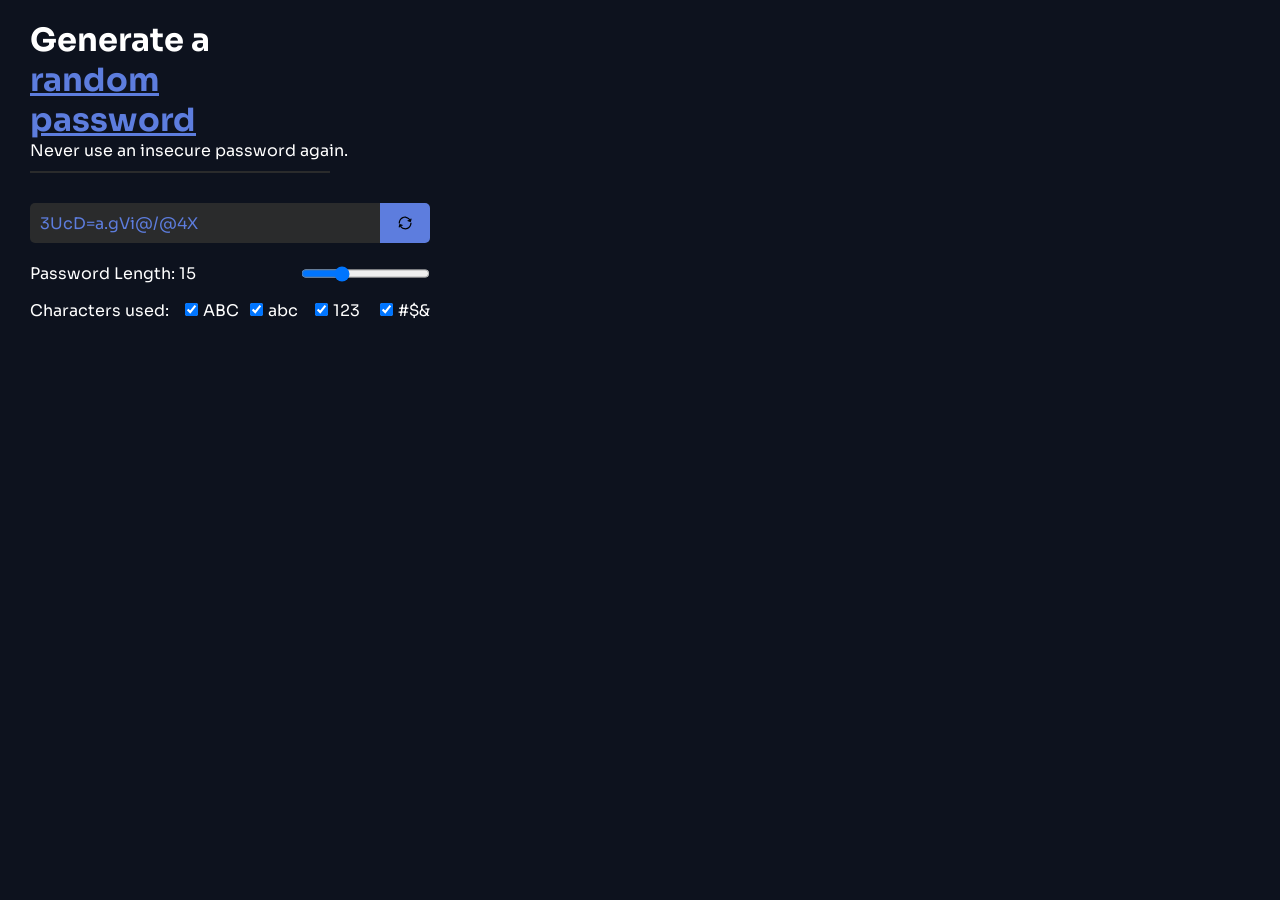
==== password-generator.html @ 12acbfe3 "Initialised new svgs" ====
<!DOCTYPE html>
<html lang="en">
  <head>
    <meta charset="UTF-8" />
    <meta name="viewport" content="width=device-width, initial-scale=1.0" />
    <title>Password Generator</title>
    <link rel="stylesheet" href="styles.css" />
    <link rel="preconnect" href="https://fonts.googleapis.com" />
    <link rel="preconnect" href="https://fonts.gstatic.com" crossorigin />
    <link
      href="https://fonts.googleapis.com/css2?family=Sora:wght@100..800&display=swap"
      rel="stylesheet"
    />
  </head>
  <body>
    <div class="password-generator">
      <div class="passwords-container">
        <h1 class="title">
          Generate a <span class="highlight-font">random password</span>
        </h1>
        <p>Never use an insecure password again.</p>
        <div class="bottom-line"></div>
        
        <div class="password-options">
          <p id="optionOne-el"></p>
          <button id="button-el">
            <img src="svg/reload.svg" alt="reload">
          </button>
        </div>
        
        <div class="passwordlength-container">
          <label for="length" id="password-length">Password Length: 15</label>
          <input type="range" class="range" id="range-input" name="length" min="8" max="32" value="15">
        </div>
        
        <div class="passwordcustomisation-container">
          <div>
            <p>Characters used: </p>
          </div>
          <div>
            <input type="checkbox" id="uppercase-el" checked><label for="uppercase-el" value="uppercase-customisation">ABC</label>
          </div>
          <div>
            <input type="checkbox" id="lowercase-el" checked><label for="lowercase-el" value="lowercase">abc</label>
          </div>
          <div>
            <input type="checkbox" id="numbers-el" checked><label for="numbers-el" value="numbers">123</label>
          </div>
          <div>
            <input type="checkbox" id="symbols-el" checked><label for="symbols-el" value="symbols">#$&</label>
          </div>
        </div>
  </body>
  <script src="index.js" type="module"></script>
</html>
---- styles.css ----
*,
*::before,
*::after {
  box-sizing: border-box;
  margin: 0;
  padding: 0;
}

body {
  margin: 0;
  font-family: "Sora", serif;
  background-color: #0d121e;
  color: white;
}

.passwords-container {
  display: flex;
  flex-direction: column;
  justify-content: center;
  align-items: start;
  padding: 20px 30px;
}

.title {
  width: 300px;
}

.highlight-font {
  color: #5d7dde;
  text-decoration: underline;
}

img {
  width: 20px;
  height: 20px;
  padding: 0px;
}

.password-options {
  display: flex;
  align-items: center;
  margin: 20px 0px;
}

#button-el {
  display: flex;
  align-items: center;
  justify-content: center;

  height: 40px;
  margin: 0;
  padding: 0 15px;
  font-family: "Sora", serif;
  background: #5d7dde;
  border: none;
  border-radius: 0 5px 5px 0;
  cursor: pointer;
}

#optionOne-el {
  width: 350px;
  height: 40px;
  margin: 0;
  padding: 10px;
  color: #5d7dde;
  background: rgb(42, 43, 44);
  border-radius: 5px 0 0 5px;
  border-right: none;
}

#button-el:hover {
  background: rgb(255, 255, 255);
  color: #5d7dde;
}

.bottom-line {
  width: 300px;
  margin: 10px 0;
  border-bottom: 2px solid rgb(42, 43, 44);
}

.passwordcustomisation-container {
  width: 400px;
  display: grid;
  grid-template-columns: 150px 60px 60px 60px 60px;
  gap: 5px;
  /* border: 1px solid red; */
}

.passwordcustomisation-container input[type="checkbox"] {
  margin-right: 5px;
}

.passwordlength-container {
  display: flex;
  justify-content: space-between;
  /* border: 1px solid red; */
  width: 400px;
  margin-bottom: 1em;
}
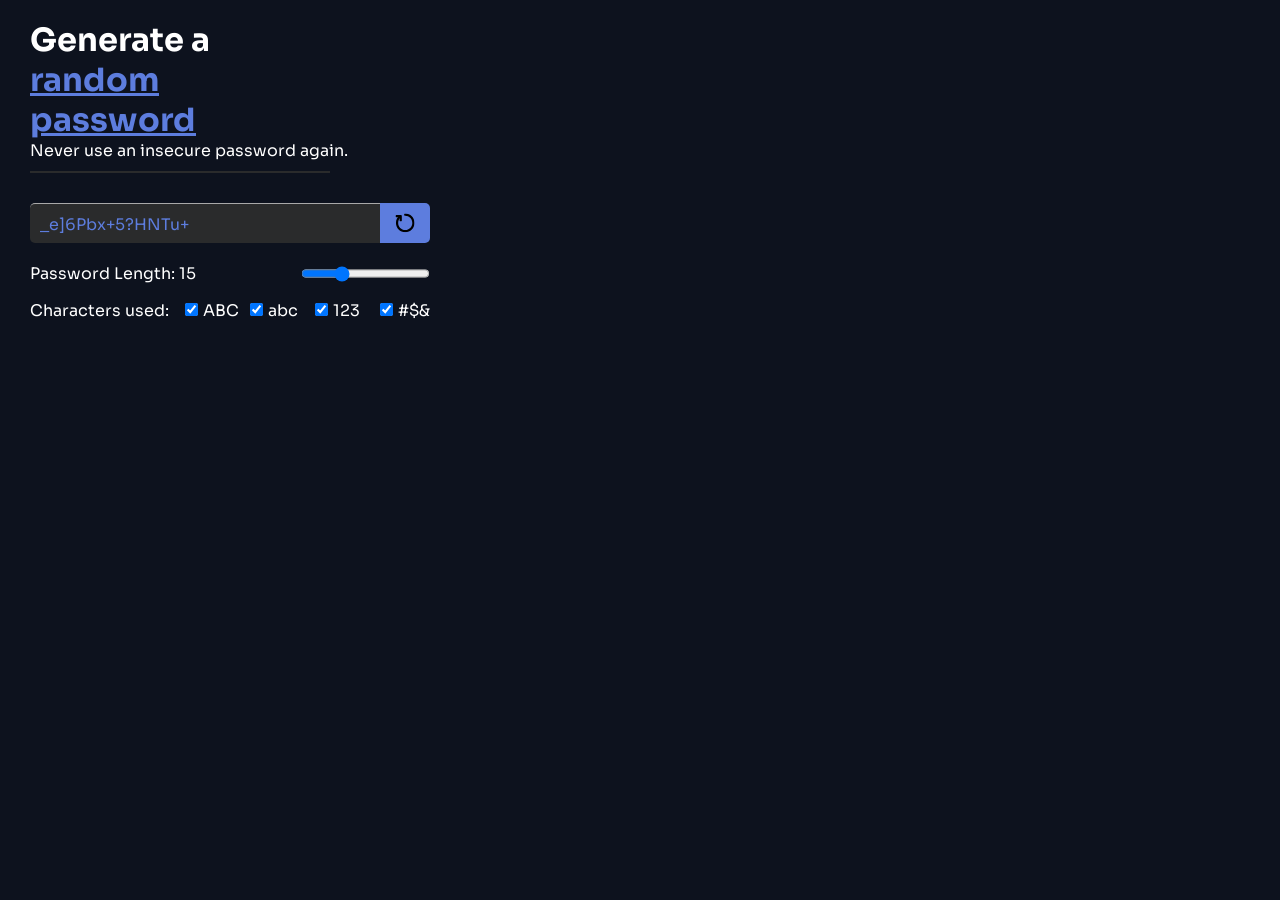
==== commit 0110510e: "Added seperate characters arrays - Updated styling for password option and imported new svgs - Made " ====
--- a/password-generator.html
+++ b/password-generator.html
@@ -18,13 +18,17 @@
         <h1 class="title">
           Generate a <span class="highlight-font">random password</span>
         </h1>
-        <p>Never use an insecure password again.</p>
-        <div class="bottom-line"></div>
+        <!-- <div class="top-line"> -->
+          <p>Never use an insecure password again.</p>
+          <div class="bottom-line"></div>
+          <!-- <img class="star" id="star-img" src='svg/happy-star.svg'> -->
+        <!-- </div> -->
+        
         
         <div class="password-options">
           <p id="optionOne-el"></p>
           <button id="button-el">
-            <img src="svg/reload.svg" alt="reload">
+            <img src="svgs/reload.svg" alt="reload">
           </button>
         </div>
         
--- a/styles.css
+++ b/styles.css
@@ -12,6 +12,16 @@
   background-color: #0d121e;
   color: white;
 }
+
+/* .container {
+  max-width: 1536px;
+  margin-left: auto;
+  margin-right: auto;
+  padding-left: 1rem;
+  padding-right: 1rem;
+  border: 1px dashed rgb(252, 0, 0);
+}
+ */
 
 .passwords-container {
   display: flex;
@@ -66,6 +76,7 @@
   background: rgb(42, 43, 44);
   border-radius: 5px 0 0 5px;
   border-right: none;
+  border-top: 1px solid darkgray;
 }
 
 #button-el:hover {
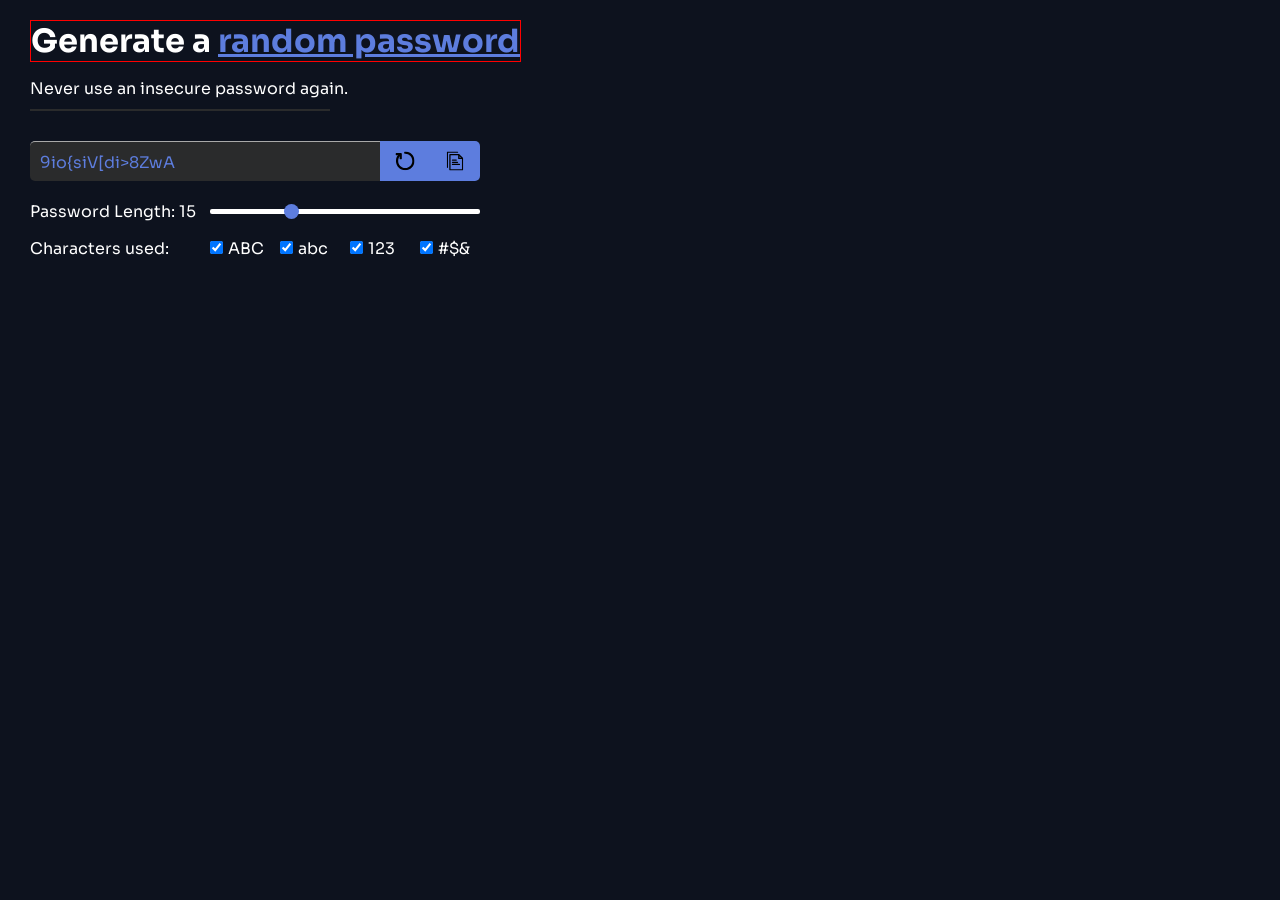
==== commit 5ab14951: "Added styling for ranger" ====
--- a/password-generator.html
+++ b/password-generator.html
@@ -27,8 +27,11 @@
         
         <div class="password-options">
           <p id="optionOne-el"></p>
-          <button id="button-el">
+          <button class="button-el load" id="load-el">
             <img src="svgs/reload.svg" alt="reload">
+          </button>
+          <button class="button-el copy" id="copy-el">
+            <img src="svgs/copy.svg">
           </button>
         </div>
         
--- a/styles.css
+++ b/styles.css
@@ -32,7 +32,9 @@
 }
 
 .title {
-  width: 300px;
+  /* width: 300px; */
+  margin-bottom: 1rem;
+  border: 1px solid red;
 }
 
 .highlight-font {
@@ -52,7 +54,7 @@
   margin: 20px 0px;
 }
 
-#button-el {
+.button-el {
   display: flex;
   align-items: center;
   justify-content: center;
@@ -63,8 +65,11 @@
   font-family: "Sora", serif;
   background: #5d7dde;
   border: none;
+  cursor: pointer;
+}
+
+.copy {
   border-radius: 0 5px 5px 0;
-  cursor: pointer;
 }
 
 #optionOne-el {
@@ -79,7 +84,7 @@
   border-top: 1px solid darkgray;
 }
 
-#button-el:hover {
+.button-el:hover {
   background: rgb(255, 255, 255);
   color: #5d7dde;
 }
@@ -91,9 +96,9 @@
 }
 
 .passwordcustomisation-container {
-  width: 400px;
+  width: 450px;
   display: grid;
-  grid-template-columns: 150px 60px 60px 60px 60px;
+  grid-template-columns: 175px 65px 65px 65px 65px;
   gap: 5px;
   /* border: 1px solid red; */
 }
@@ -105,7 +110,26 @@
 .passwordlength-container {
   display: flex;
   justify-content: space-between;
+  align-items: center;
   /* border: 1px solid red; */
-  width: 400px;
+  width: 450px;
   margin-bottom: 1em;
 }
+
+.range {
+  -webkit-appearance: none;
+  appearance: none;
+  width: 60%;
+  height: 5px;
+  border-radius: 2px;
+}
+
+.range::-webkit-slider-thumb {
+  -webkit-appearance: none;
+  appearance: none;
+  height: 15px;
+  width: 15px;
+  background: #5d7dde;
+  border-radius: 50%;
+  cursor: pointer;
+}
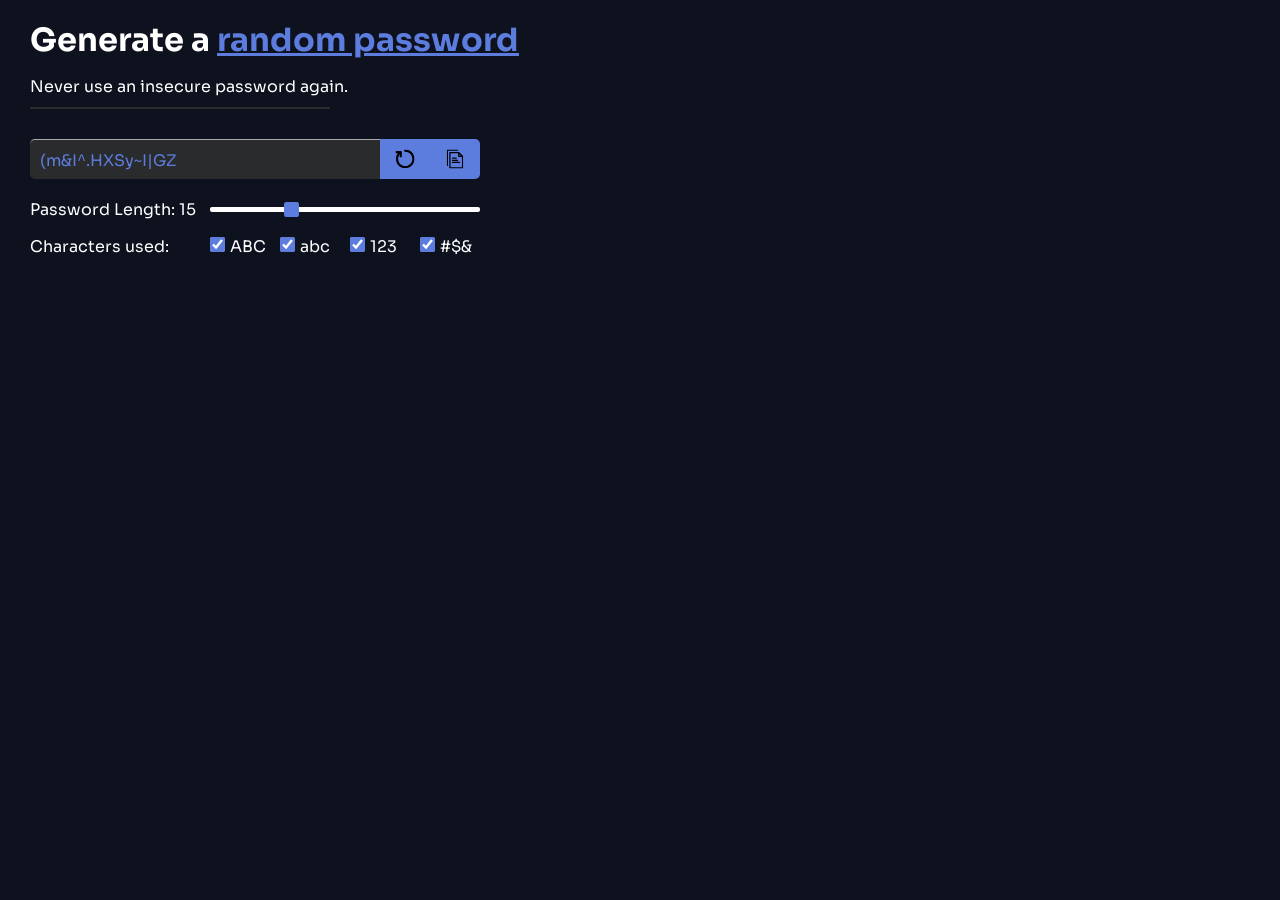
==== commit 659e98b0: "Changed checkbox visual" ====
--- a/password-generator.html
+++ b/password-generator.html
@@ -45,16 +45,16 @@
             <p>Characters used: </p>
           </div>
           <div>
-            <input type="checkbox" id="uppercase-el" checked><label for="uppercase-el" value="uppercase-customisation">ABC</label>
+            <label for="uppercase-el" value="uppercase-customisation"><input type="checkbox" id="uppercase-el" checked>ABC</label>
           </div>
           <div>
-            <input type="checkbox" id="lowercase-el" checked><label for="lowercase-el" value="lowercase">abc</label>
+            <label for="lowercase-el" value="lowercase" class="check-container"><input type="checkbox" id="lowercase-el" checked><span class="custom-check"></span>abc</label>
           </div>
           <div>
-            <input type="checkbox" id="numbers-el" checked><label for="numbers-el" value="numbers">123</label>
+            <label for="numbers-el" value="numbers"><input type="checkbox" id="numbers-el" checked>123</label>
           </div>
           <div>
-            <input type="checkbox" id="symbols-el" checked><label for="symbols-el" value="symbols">#$&</label>
+            <label for="symbols-el" value="symbols"><input type="checkbox" id="symbols-el" checked>#$&</label>
           </div>
         </div>
   </body>
--- a/styles.css
+++ b/styles.css
@@ -34,7 +34,7 @@
 .title {
   /* width: 300px; */
   margin-bottom: 1rem;
-  border: 1px solid red;
+  /* border: 1px solid red; */
 }
 
 .highlight-font {
@@ -99,6 +99,7 @@
   width: 450px;
   display: grid;
   grid-template-columns: 175px 65px 65px 65px 65px;
+  /* align-content: center; */
   gap: 5px;
   /* border: 1px solid red; */
 }
@@ -129,7 +130,16 @@
   appearance: none;
   height: 15px;
   width: 15px;
-  background: #5d7dde;
-  border-radius: 50%;
+  background-color: #5d7dde;
+  border-radius: 15%;
   cursor: pointer;
 }
+
+input[type="checkbox"] {
+  height: 15px;
+  width: 15px;
+}
+
+input[type="checkbox"]:checked {
+  accent-color: #5d7dde;
+}
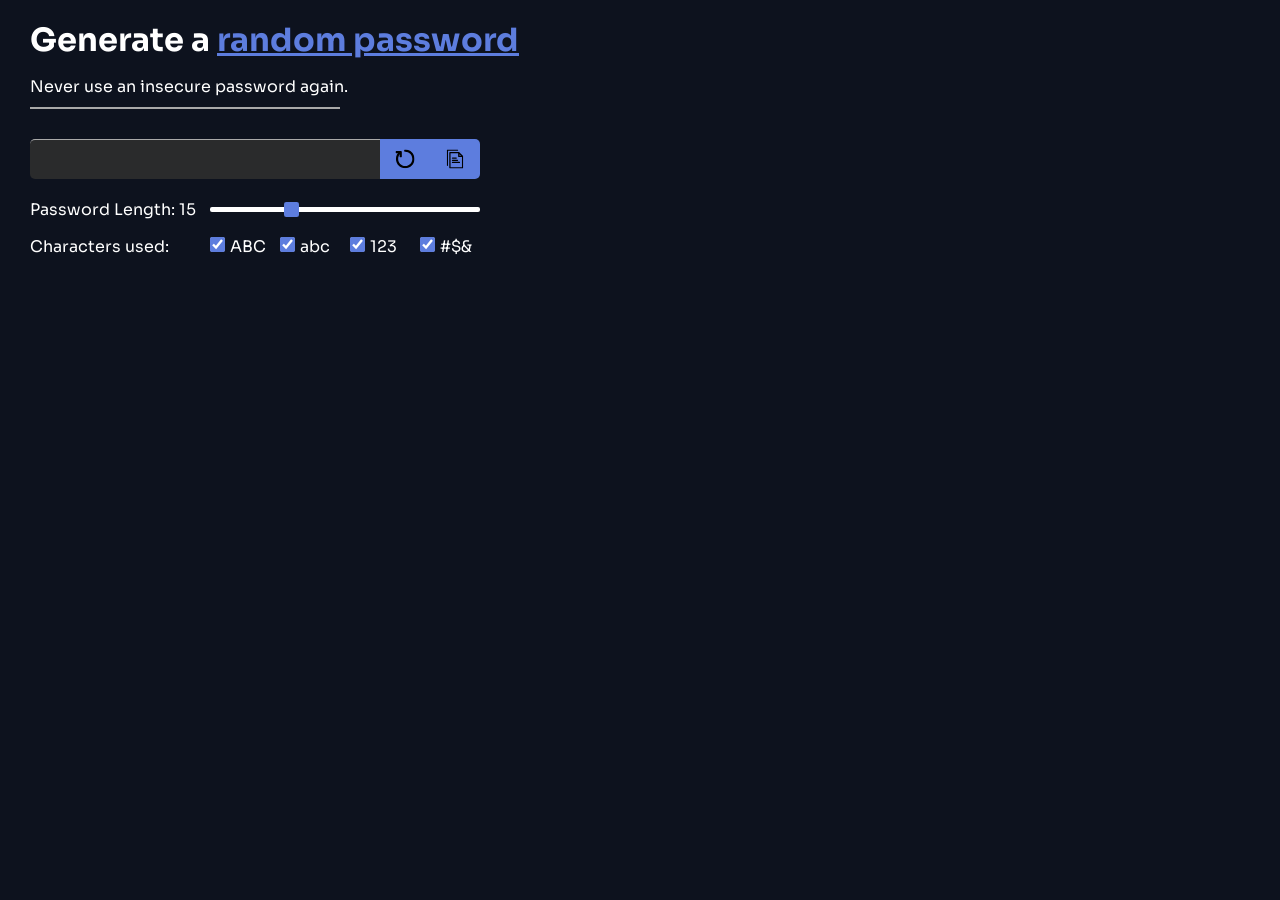
==== commit 80afde09: "Minor fixes - Changed some styling - Working on checkbox in JS" ====
--- a/password-generator.html
+++ b/password-generator.html
@@ -45,18 +45,19 @@
             <p>Characters used: </p>
           </div>
           <div>
-            <label for="uppercase-el" value="uppercase-customisation"><input type="checkbox" id="uppercase-el" checked>ABC</label>
+            <label for="uppercase-el" value="uppercase"><input type="checkbox" id="uppercase-el" checked>ABC</label>
           </div>
           <div>
-            <label for="lowercase-el" value="lowercase" class="check-container"><input type="checkbox" id="lowercase-el" checked><span class="custom-check"></span>abc</label>
+            <label for="lowercase-el" value="lowercase"><input type="checkbox" id="lowercase-el" checked>abc</label>
           </div>
           <div>
-            <label for="numbers-el" value="numbers"><input type="checkbox" id="numbers-el" checked>123</label>
+            <label for="numbers-el" value="numbers"><input type="checkbox" id="numbers-el" checked />123</label>
           </div>
           <div>
-            <label for="symbols-el" value="symbols"><input type="checkbox" id="symbols-el" checked>#$&</label>
+            <label for="symbols-el" value="symbols"><input type="checkbox" id="symbols-el" checked >#$&</label>
           </div>
         </div>
+        <p class="select-message" id="select-message"></p>
   </body>
   <script src="index.js" type="module"></script>
 </html>
--- a/styles.css
+++ b/styles.css
@@ -89,10 +89,14 @@
   color: #5d7dde;
 }
 
+.button-el:focus {
+  outline: none;
+}
+
 .bottom-line {
-  width: 300px;
+  width: 310px;
   margin: 10px 0;
-  border-bottom: 2px solid rgb(42, 43, 44);
+  border-bottom: 2px solid darkgrey;
 }
 
 .passwordcustomisation-container {
@@ -125,6 +129,10 @@
   border-radius: 2px;
 }
 
+.range:focus, input[type="checkbox"]:focus {
+  outline: none
+}
+
 .range::-webkit-slider-thumb {
   -webkit-appearance: none;
   appearance: none;
@@ -143,3 +151,10 @@
 input[type="checkbox"]:checked {
   accent-color: #5d7dde;
 }
+
+.select-message {
+  margin: 1em 0;
+  font-size: 0.75em;
+  font-weight: bold;
+  color: red;
+}
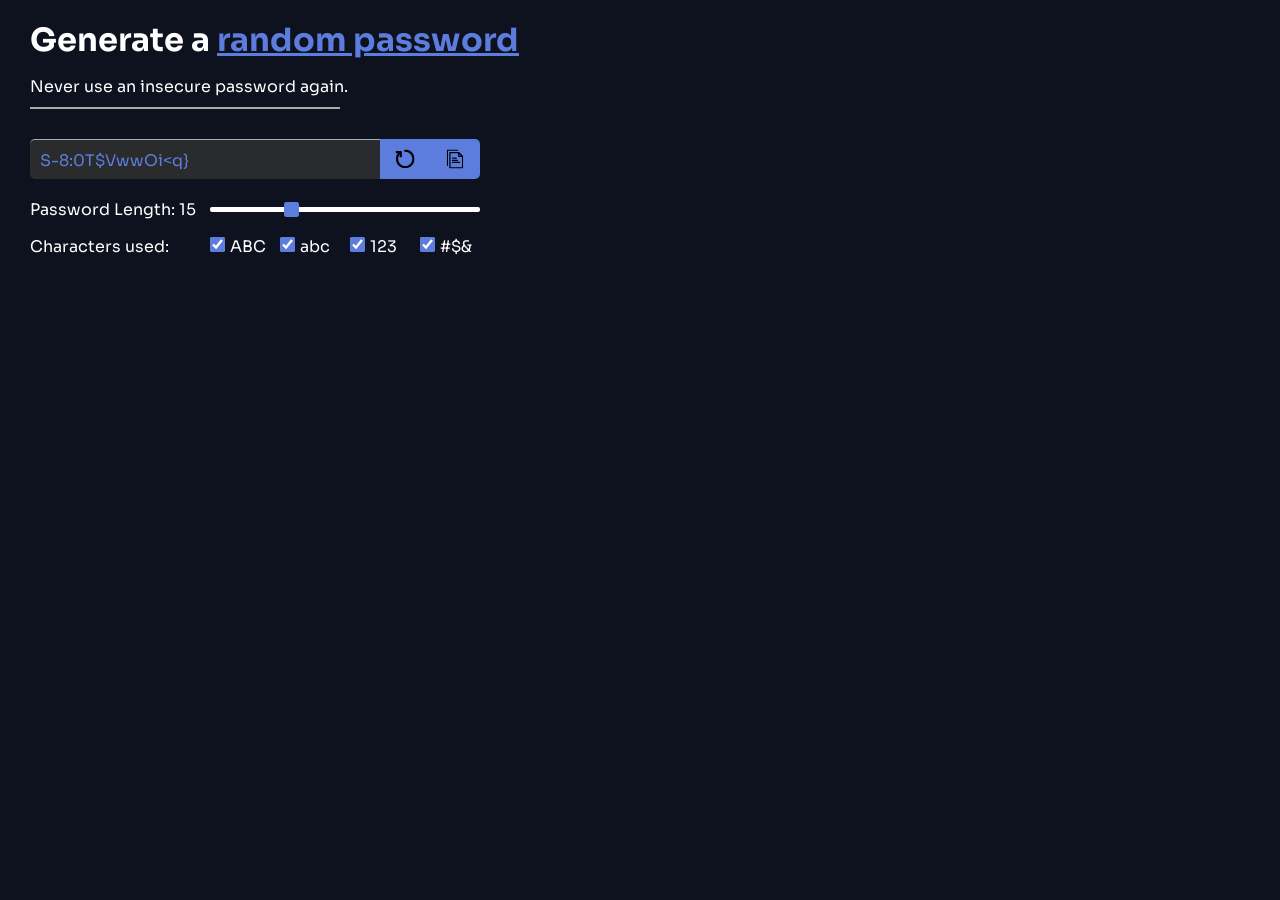
==== commit 380844d5: "Reconfigured JS file" ====
--- a/password-generator.html
+++ b/password-generator.html
@@ -18,15 +18,11 @@
         <h1 class="title">
           Generate a <span class="highlight-font">random password</span>
         </h1>
-        <!-- <div class="top-line"> -->
           <p>Never use an insecure password again.</p>
           <div class="bottom-line"></div>
-          <!-- <img class="star" id="star-img" src='svg/happy-star.svg'> -->
-        <!-- </div> -->
-        
         
         <div class="password-options">
-          <p id="optionOne-el"></p>
+          <p id="option-el"></p>
           <button class="button-el load" id="load-el">
             <img src="svgs/reload.svg" alt="reload">
           </button>
--- a/styles.css
+++ b/styles.css
@@ -72,7 +72,7 @@
   border-radius: 0 5px 5px 0;
 }
 
-#optionOne-el {
+#option-el {
   width: 350px;
   height: 40px;
   margin: 0;
@@ -129,8 +129,9 @@
   border-radius: 2px;
 }
 
-.range:focus, input[type="checkbox"]:focus {
-  outline: none
+.range:focus,
+input[type="checkbox"]:focus {
+  outline: none;
 }
 
 .range::-webkit-slider-thumb {
@@ -157,4 +158,4 @@
   font-size: 0.75em;
   font-weight: bold;
   color: red;
-}+}
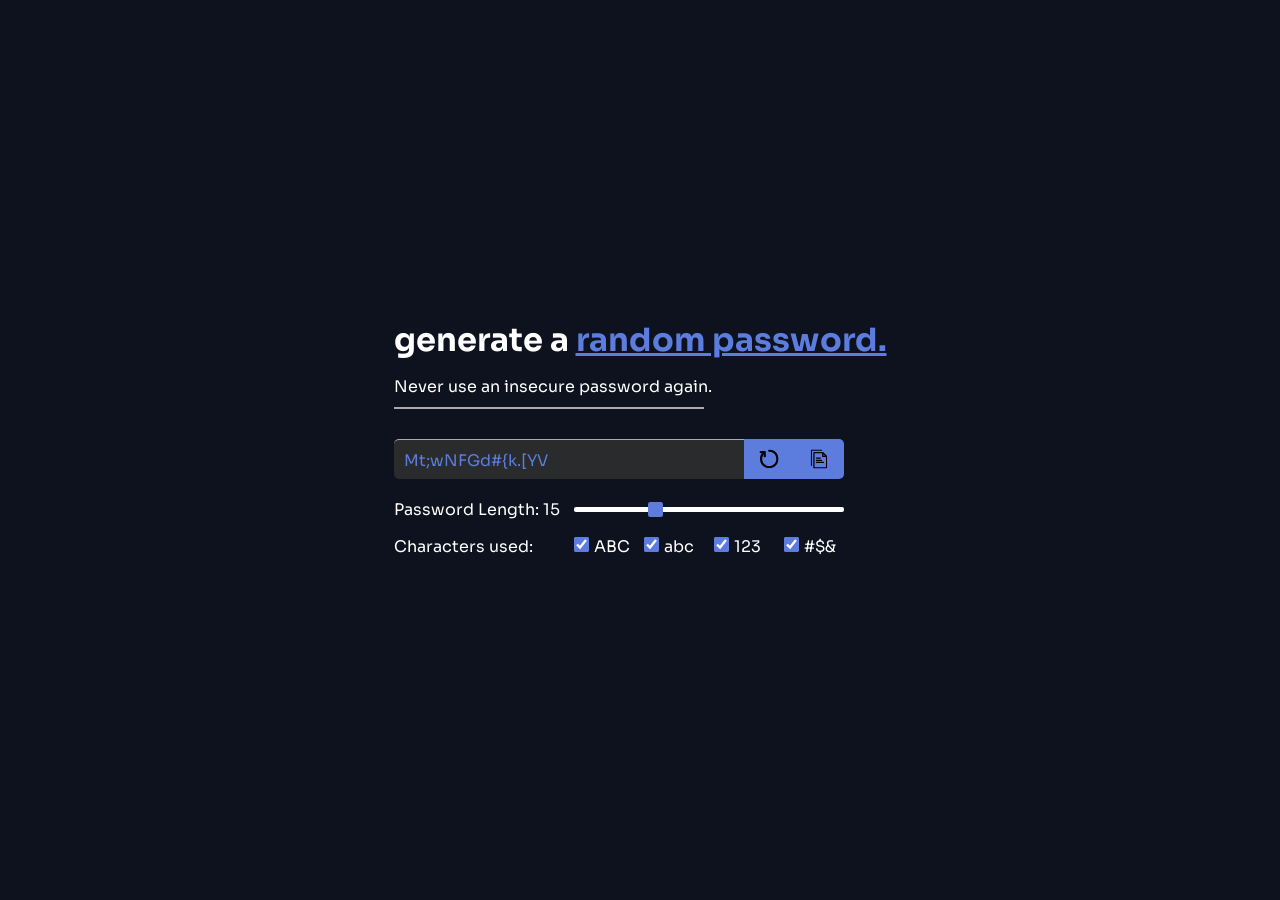
==== commit 2743e2c4: "Added a copy to clipboard feature" ====
--- a/password-generator.html
+++ b/password-generator.html
@@ -13,10 +13,10 @@
     />
   </head>
   <body>
-    <div class="password-generator">
+    <div class="password-generator container">
       <div class="passwords-container">
         <h1 class="title">
-          Generate a <span class="highlight-font">random password</span>
+          generate a <span class="highlight-font">random password.</span>
         </h1>
           <p>Never use an insecure password again.</p>
           <div class="bottom-line"></div>
@@ -28,6 +28,7 @@
           </button>
           <button class="button-el copy" id="copy-el">
             <img src="svgs/copy.svg">
+            <span id="tooltip">copied</span>
           </button>
         </div>
         
--- a/styles.css
+++ b/styles.css
@@ -7,34 +7,34 @@
 }
 
 body {
-  margin: 0;
   font-family: "Sora", serif;
   background-color: #0d121e;
   color: white;
+
+  display: flex;
+  justify-content: center;
+  align-items: center;
+  height: 100vh;
 }
 
-/* .container {
+.container {
   max-width: 1536px;
   margin-left: auto;
   margin-right: auto;
   padding-left: 1rem;
   padding-right: 1rem;
-  border: 1px dashed rgb(252, 0, 0);
 }
- */
 
 .passwords-container {
   display: flex;
   flex-direction: column;
   justify-content: center;
   align-items: start;
-  padding: 20px 30px;
+  padding: 20px 15px;
 }
 
 .title {
-  /* width: 300px; */
   margin-bottom: 1rem;
-  /* border: 1px solid red; */
 }
 
 .highlight-font {
@@ -52,6 +52,8 @@
   display: flex;
   align-items: center;
   margin: 20px 0px;
+
+  position: relative;
 }
 
 .button-el {
@@ -103,9 +105,7 @@
   width: 450px;
   display: grid;
   grid-template-columns: 175px 65px 65px 65px 65px;
-  /* align-content: center; */
   gap: 5px;
-  /* border: 1px solid red; */
 }
 
 .passwordcustomisation-container input[type="checkbox"] {
@@ -116,7 +116,6 @@
   display: flex;
   justify-content: space-between;
   align-items: center;
-  /* border: 1px solid red; */
   width: 450px;
   margin-bottom: 1em;
 }
@@ -159,3 +158,36 @@
   font-weight: bold;
   color: red;
 }
+
+#tooltip {
+  font-size: 0.8em;
+  background-color: #fff;
+  color: #555;
+  border-radius: 5px;
+  padding: 5px 0;
+  position: absolute;
+  width: 100px;
+  z-index: 1;
+  opacity: 0;
+  text-align: center;
+  top: -40px;
+  right: 0;
+  visibility: hidden;
+  transition: opacity 1s;
+}
+
+#tooltip.show {
+  visibility: visible;
+  opacity: 1;
+}
+
+#tooltip::after {
+  content: "";
+  position: absolute;
+  top: 100%;
+  left: 50%;
+  margin-left: 25px;
+  border-width: 5px;
+  border-style: solid;
+  border-color: #fff transparent transparent transparent;
+}
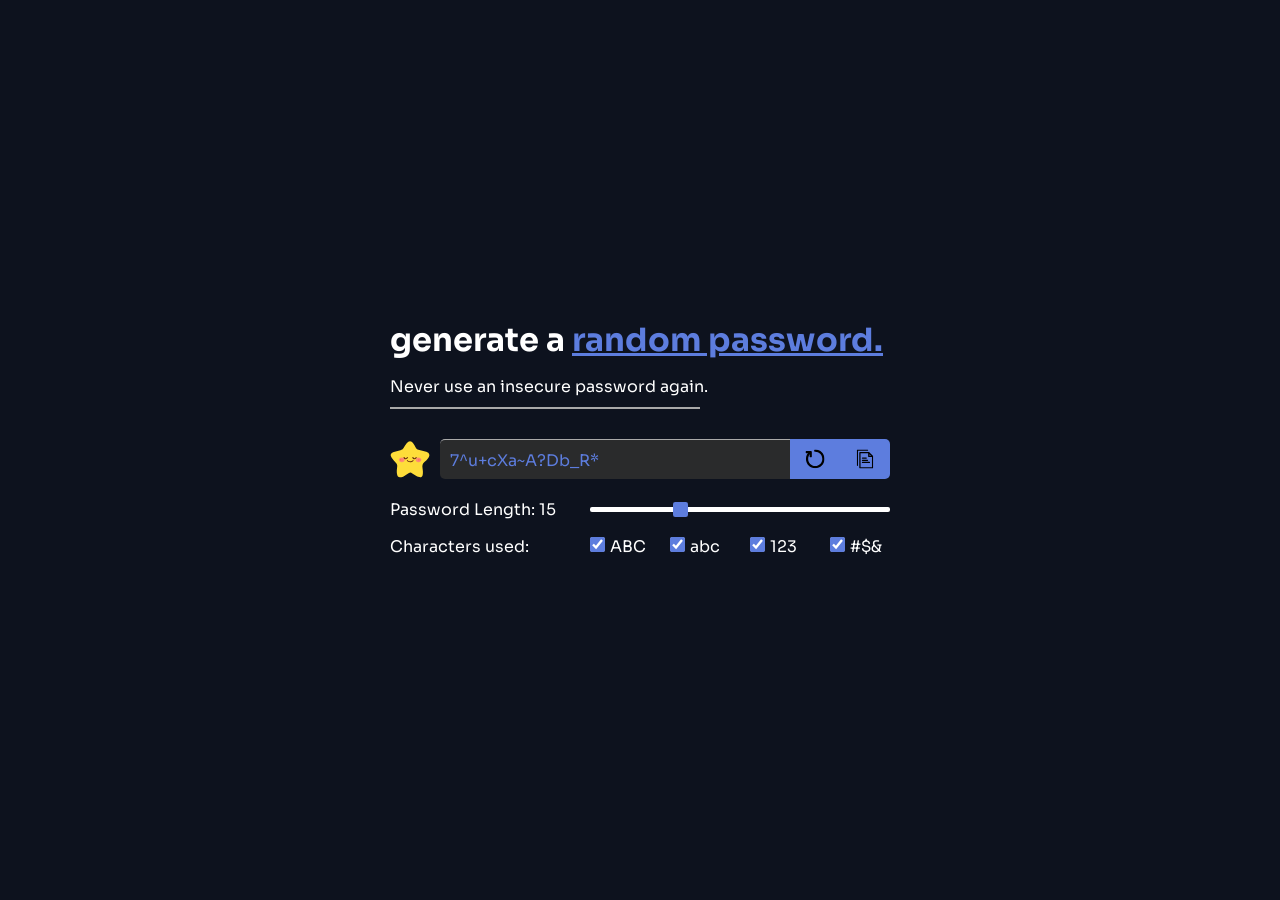
==== commit 4db6902b: "Added password strength" ====
--- a/password-generator.html
+++ b/password-generator.html
@@ -22,6 +22,7 @@
           <div class="bottom-line"></div>
         
         <div class="password-options">
+          <img id="star-el" class="password-strength" src="svgs/happy-star.svg">
           <p id="option-el"></p>
           <button class="button-el load" id="load-el">
             <img src="svgs/reload.svg" alt="reload">
--- a/styles.css
+++ b/styles.css
@@ -102,9 +102,9 @@
 }
 
 .passwordcustomisation-container {
-  width: 450px;
+  width: 500px;
   display: grid;
-  grid-template-columns: 175px 65px 65px 65px 65px;
+  grid-template-columns: 195px 75px 75px 75px 75px;
   gap: 5px;
 }
 
@@ -116,7 +116,7 @@
   display: flex;
   justify-content: space-between;
   align-items: center;
-  width: 450px;
+  width: 500px;
   margin-bottom: 1em;
 }
 
@@ -191,3 +191,15 @@
   border-style: solid;
   border-color: #fff transparent transparent transparent;
 }
+
+.unavailable {
+  background-color: #e0e0e0;
+  color: #888;
+  cursor: not-allowed;
+}
+
+.password-strength {
+  width: 40px;
+  height: 40px;
+  margin-right: 10px;
+}
